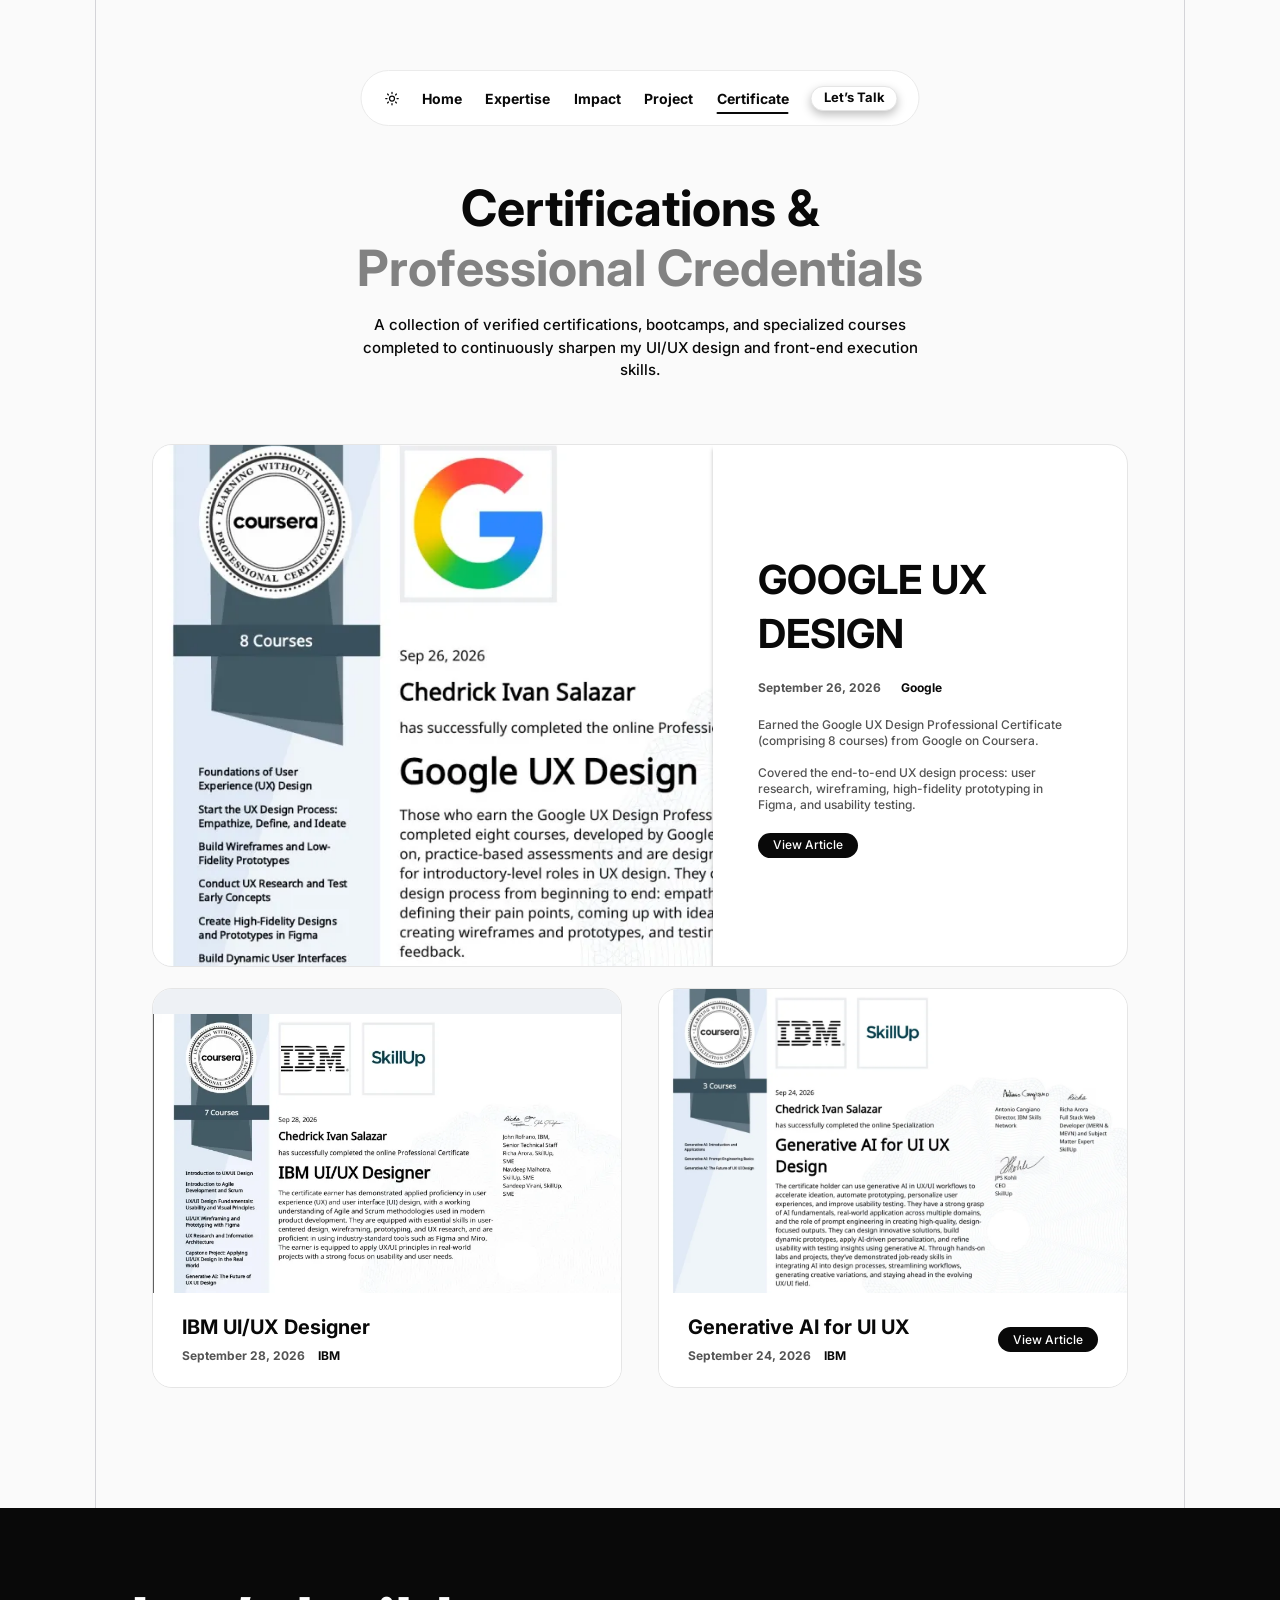
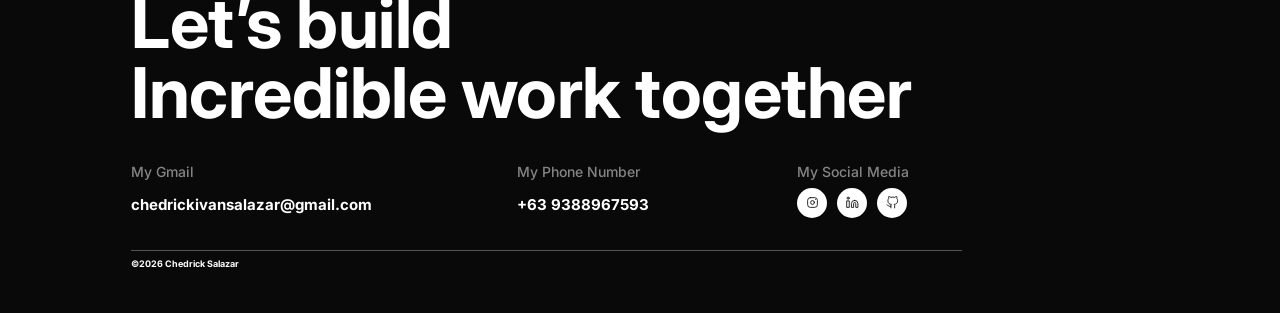
==== certificates.html @ 127a824c "revamp portfolio" ====
<!doctype html>
<html lang="en">
<head>
<meta charset="utf-8">
<meta name="viewport" content="width=device-width, initial-scale=1, viewport-fit=cover">
<title>Certificates · Chedrick Salazar</title>
<meta name="description" content="Certifications and professional credentials of Chedrick Ivan Salazar, UI/UX Designer.">
<script>
  /* Apply the saved theme before first paint so the page never flashes the wrong theme. */
  try { var t = localStorage.getItem("portfolio-theme"); if (t === "dark" || t === "light") document.documentElement.setAttribute("data-theme", t); } catch (e) {}
</script>
<link rel="preconnect" href="https://api.fontshare.com" crossorigin>
<link rel="preconnect" href="https://fonts.googleapis.com">
<link rel="preconnect" href="https://fonts.gstatic.com" crossorigin>
<link rel="stylesheet" href="https://api.fontshare.com/v2/css?f[]=satoshi@500,700,900&display=swap">
<link rel="stylesheet" href="https://fonts.googleapis.com/css2?family=Inter:wght@600&display=swap">
<link rel="stylesheet" href="styles.css">
</head>
<body class="certs-page">
<nav class="nav" id="nav" aria-label="Main">
  <button class="theme-btn" id="theme-toggle" type="button" aria-label="Switch theme" aria-pressed="false">
    <svg class="ic-sun" viewBox="0 0 24 24" aria-hidden="true"><circle cx="12" cy="12" r="4"/><path d="M12 2v2M12 20v2M4.9 4.9l1.4 1.4M17.7 17.7l1.4 1.4M2 12h2M20 12h2M4.9 19.1l1.4-1.4M17.7 6.3l1.4-1.4"/></svg>
    <svg class="ic-moon" viewBox="0 0 24 24" aria-hidden="true"><path d="M21 12.8A9 9 0 1 1 11.2 3a7 7 0 0 0 9.8 9.8z"/></svg>
  </button>
  <div class="nav-links" id="nav-links">
    <a href="index.html">Home</a>
    <a href="index.html#expertise">Expertise</a>
    <a href="index.html#impact">Impact</a>
    <a href="projects.html">Project</a>
    <a href="certificates.html" aria-current="page">Certificate</a>
  </div>
  <button class="talk-btn" type="button" data-open-connect>Let’s Talk</button>
  <button class="menu-btn" id="menu-toggle" type="button" aria-label="Open menu" aria-expanded="false" aria-controls="nav-links">
    <svg viewBox="0 0 24 24" aria-hidden="true"><path class="l1" d="M4 7h16"/><path class="l2" d="M4 17h16"/></svg>
  </button>
</nav>

<main class="guides">
<section class="section page-head">
  <div class="inner">
    <h1>Certifications &amp;<br><span class="dim">Professional Credentials</span></h1>
    <p>A collection of verified certifications, bootcamps, and specialized courses completed to continuously sharpen my UI/UX design and front-end execution skills.</p>
  </div>
</section>

<section class="section certs-page" style="padding-bottom:120px">
  <div class="inner">
    <article class="cert-feature" style="margin-top:0">
      <div class="pic">
        <picture>
          <source srcset="img/cert-google.webp" type="image/webp">
          <img src="img/cert-google.jpg" alt="Google UX Design Professional Certificate awarded to Chedrick Ivan Salazar" width="1650" height="1275" loading="lazy">
        </picture>
      </div>
      <div class="txt">
        <h3>Google UX Design</h3>
        <div class="cmeta"><span>September 26, 2026</span><span>Google</span></div>
        <div class="desc">
          <p>Earned the Google UX Design Professional Certificate (comprising 8 courses) from Google on Coursera.</p>
          <p>Covered the end-to-end UX design process: user research, wireframing, high-fidelity prototyping in Figma, and usability testing.</p>
        </div>
        <a class="btn-pill" href="https://coursera.org/verify/professional-cert/ZYHSICMYV543" target="_blank" rel="noopener">View Article</a>
      </div>
    </article>

    <div class="cert-row">
      <article class="cert-card">
        <div class="pic offset">
          <picture>
            <source srcset="img/cert-ibm.webp" type="image/webp">
            <img src="img/cert-ibm.jpg" alt="IBM UI/UX Designer Professional Certificate" width="870" height="652" loading="lazy">
          </picture>
        </div>
        <div class="foot">
          <div><h3>IBM UI/UX Designer</h3><div class="cmeta"><span>September 28, 2026</span><span>IBM</span></div></div>
          <!-- TODO: add <a class="btn-pill" href="COURSERA-VERIFY-URL" target="_blank" rel="noopener">View Article</a> once you have the link -->
        </div>
      </article>
      <article class="cert-card">
        <div class="pic">
          <picture>
            <source srcset="img/cert-genai.webp" type="image/webp">
            <img src="img/cert-genai.jpg" alt="Generative AI for UI UX Design certificate" width="1650" height="1275" loading="lazy">
          </picture>
        </div>
        <div class="foot">
          <div><h3>Generative AI for UI UX</h3><div class="cmeta"><span>September 24, 2026</span><span>IBM</span></div></div>
          <a class="btn-pill" href="https://coursera.org/verify/specialization/KNT0CP72PAKU" target="_blank" rel="noopener">View Article</a>
        </div>
      </article>
    </div>
  </div>
</section>
</main>

<footer id="contact" class="contact">
  <div class="inner">
    <h2>Let’s build<br>Incredible work together</h2>
    <div class="crow">
      <div><div class="k">My Gmail</div><a class="v" href="mailto:chedrickivansalazar@gmail.com">chedrickivansalazar@gmail.com</a></div>
      <div><div class="k">My Phone Number</div><a class="v" href="tel:+639388967593">+63 9388967593</a></div>
      <div>
        <div class="k">My Social Media</div>
        <div class="foot-social">
          <a href="https://www.instagram.com/YOUR-HANDLE" target="_blank" rel="noopener" aria-label="Instagram"><svg viewBox="0 0 24 24" aria-hidden="true"><rect x="3" y="3" width="18" height="18" rx="5"/><path d="M15.5 11.5a3.5 3.5 0 1 1-3-3 3.5 3.5 0 0 1 3 3z"/><path d="M17.5 6.5h.01"/></svg></a>
          <a href="https://www.linkedin.com/in/YOUR-HANDLE" target="_blank" rel="noopener" aria-label="LinkedIn"><svg viewBox="0 0 24 24" aria-hidden="true"><path d="M16 8a6 6 0 0 1 6 6v7h-4v-7a2 2 0 0 0-4 0v7h-4v-7a6 6 0 0 1 6-6z"/><rect x="2" y="9" width="4" height="12"/><circle cx="4" cy="4" r="2"/></svg></a>
          <a href="https://github.com/YOUR-HANDLE" target="_blank" rel="noopener" aria-label="GitHub"><svg viewBox="0 0 24 24" aria-hidden="true"><path d="M9 19c-5 1.5-5-2.5-7-3m14 6v-3.9a3.4 3.4 0 0 0-.9-2.6c3.1-.3 6.4-1.5 6.4-7A5.4 5.4 0 0 0 20 4.8 5.1 5.1 0 0 0 19.9 1S18.7.7 16 2.5a13.4 13.4 0 0 0-7 0C6.3.7 5.1 1 5.1 1A5.1 5.1 0 0 0 5 4.8a5.4 5.4 0 0 0-1.5 3.8c0 5.4 3.3 6.6 6.4 7A3.4 3.4 0 0 0 9 18.1V22"/></svg></a>
        </div>
      </div>
    </div>
    <p class="legal">©2026 Chedrick Salazar</p>
  </div>
</footer>

<script src="script.js"></script>
</body>
</html>
---- styles.css ----
/* Chedrick Salazar portfolio — built from the "REVAMP E-PORTFOLIO" Figma (Frame 17, Projects, Certificates, Let's Connect).
   Colors, fonts and shadows are tokens below; light and dark themes. */

:root {
  color-scheme: light;
  --bg: #fafafa;
  --surface: #ffffff;
  --ink: #090909;          /* headings, primary text */
  --ink-2: #1c1c1c;
  --text-2: #2c2c2c;       /* lede text */
  --body: #545454;         /* secondary text */
  --mute: #828282;         /* dimmed heading words */
  --line: #ebebeb;         /* light card borders */
  --line-2: #d9d9d9;       /* input / experience card borders */
  --guide: #d4d4d8;        /* page guide lines */
  --star-off: #d4d4d4;
  --live: #18b957;
  --btn-bg: #090909;
  --btn-fg: #ffffff;
  --chip-bg: #545454;      /* social circles on the hero photo */
  --proj-bg: #090909;
  --foot-bg: #090909;
  --foot-fg: #ffffff;
  --foot-mute: #858585;
  --foot-line: #545454;
  --shadow-card: 0 4px 12px rgba(0,0,0,.25);
  --shadow-pop: 0 4px 10px rgba(0,0,0,.25);
  --shadow-soft: 0 2px 4px rgba(0,0,0,.25);
  --scrim: rgba(0,0,0,.7);
  --font: "Satoshi", "Inter", system-ui, -apple-system, "Segoe UI", Roboto, sans-serif;
  --font-inter: "Inter", system-ui, -apple-system, "Segoe UI", Roboto, sans-serif;
  --font-geist: "Geist", "Inter", system-ui, sans-serif;
  --ease-gentle: cubic-bezier(.22, 1, .36, 1);
}
@media (prefers-color-scheme: dark) {
  :root:not([data-theme="light"]) {
    color-scheme: dark;
    --bg: #0d0d0e; --surface: #161618; --ink: #f4f4f5; --ink-2: #ececee; --text-2: #c9c9ce; --body: #a9a9b0; --mute: #74747c;
    --line: #2a2a2e; --line-2: #34343a; --guide: #232327; --star-off: #3c3c42;
    --btn-bg: #f4f4f5; --btn-fg: #0d0d0e; --chip-bg: #2a2a2e; --proj-bg: #161618;
    --foot-bg: #050506; --foot-mute: #8d8d94; --foot-line: #2c2c2c;
    --shadow-card: 0 0 0 rgba(0,0,0,0); --shadow-pop: 0 0 0 rgba(0,0,0,0); --shadow-soft: 0 0 0 rgba(0,0,0,0);
  }
}
:root[data-theme="dark"] {
  color-scheme: dark;
  --bg: #0d0d0e; --surface: #161618; --ink: #f4f4f5; --ink-2: #ececee; --text-2: #c9c9ce; --body: #a9a9b0; --mute: #74747c;
  --line: #2a2a2e; --line-2: #34343a; --guide: #232327; --star-off: #3c3c42;
  --btn-bg: #f4f4f5; --btn-fg: #0d0d0e; --chip-bg: #2a2a2e; --proj-bg: #161618;
  --foot-bg: #050506; --foot-mute: #8d8d94; --foot-line: #2c2c2c;
  --shadow-card: 0 0 0 rgba(0,0,0,0); --shadow-pop: 0 0 0 rgba(0,0,0,0); --shadow-soft: 0 0 0 rgba(0,0,0,0);
}

/* base */
* { box-sizing: border-box; }
html { scroll-behavior: smooth; }
body {
  margin: 0; background: var(--bg); color: var(--ink);
  font-family: var(--font); font-weight: 500; font-size: 15px; line-height: 1.5;
  -webkit-font-smoothing: antialiased;
}
[hidden] { display: none !important; }
img { display: block; max-width: 100%; }
picture { display: contents; }
a { color: inherit; text-decoration: none; }
button { font: inherit; color: inherit; }
a:focus-visible, button:focus-visible, input:focus-visible, textarea:focus-visible, summary:focus-visible {
  outline: 2px solid var(--ink); outline-offset: 3px; border-radius: 8px;
}
h1, h2, h3, p { margin: 0; }
h1, h2 { text-wrap: balance; }
ul { list-style: none; margin: 0; padding: 0; }
.dim { color: var(--mute); }
.sr-only { position: absolute; width: 1px; height: 1px; padding: 0; margin: -1px; overflow: hidden; clip: rect(0 0 0 0); white-space: nowrap; border: 0; }

/* black icon artwork is inverted in dark mode */
:root[data-theme="dark"] .inv { filter: invert(1); }
@media (prefers-color-scheme: dark) { :root:not([data-theme="light"]) .inv { filter: invert(1); } }

/* layout: 976px content column, two vertical guide lines 1089px apart, full-bleed section dividers */
.inner { width: 100%; max-width: 976px; margin-inline: auto; }
.section {
  padding-inline: max(16px, env(safe-area-inset-left, 0px));
  border-bottom: 1px solid var(--guide);
  scroll-margin-top: 0;
}
.section:last-child { border-bottom: 0; }
main.guides {
  background:
    linear-gradient(var(--guide), var(--guide)) calc(50% - 544.5px) 0 / 1px 100% no-repeat,
    linear-gradient(var(--guide), var(--guide)) calc(50% + 544.5px) 0 / 1px 100% no-repeat;
}
@media (max-width: 1110px) { main.guides { background: none; } }

.display {
  font-weight: 700; font-size: clamp(34px, 5vw, 50px); line-height: 1.35; letter-spacing: 0; color: var(--ink);
}
.display .dim { color: var(--mute); }

/* ---------- nav ---------- */
.nav {
  position: fixed; z-index: 30; left: 50%; transform: translateX(-50%);
  top: calc(16px + env(safe-area-inset-top, 0px));
  width: min(559px, calc(100% - 32px)); height: 56px;
  display: flex; align-items: center; gap: 6px;
  background: var(--surface); border: 1px solid var(--line); border-radius: 30px;
  padding: 0 21px 0 16px;
}
@media (min-width: 900px) { .nav { top: 70px; position: absolute; } .nav.stuck { position: fixed; top: 16px; box-shadow: var(--shadow-pop); } }
.theme-btn {
  flex: none; width: 28px; height: 28px; padding: 0; border: 0; border-radius: 50%; background: transparent; cursor: pointer;
  display: grid; place-items: center; color: var(--ink);
}
.theme-btn:hover { background: var(--line); }
.theme-btn svg { width: 15px; height: 15px; fill: none; stroke: currentColor; stroke-width: 2; stroke-linecap: round; stroke-linejoin: round; }
.theme-btn .ic-moon { display: none; }
:root[data-theme="dark"] .theme-btn .ic-moon { display: block; }
:root[data-theme="dark"] .theme-btn .ic-sun { display: none; }
@media (prefers-color-scheme: dark) {
  :root:not([data-theme="light"]) .theme-btn .ic-moon { display: block; }
  :root:not([data-theme="light"]) .theme-btn .ic-sun { display: none; }
}
.nav-links { flex: 1; display: flex; align-items: center; justify-content: space-between; gap: 6px; padding: 0 14px 0 8px; min-width: 0; }
.nav-links a { font-size: 14px; font-weight: 700; white-space: nowrap; padding: 6px 2px; position: relative; }
.nav-links a::after {
  content: ""; position: absolute; left: 2px; right: 2px; bottom: 1px; height: 2px; border-radius: 2px;
  background: currentColor; transform: scaleX(0); transition: transform .2s var(--ease-gentle);
}
.nav-links a:hover::after, .nav-links a[aria-current="page"]::after { transform: scaleX(1); }
.talk-btn {
  flex: none; height: 25px; padding: 0 12px; border-radius: 30px; cursor: pointer;
  border: 1px solid #e5e5e5; background: var(--surface); box-shadow: var(--shadow-pop);
  font-size: 13px; font-weight: 700; color: var(--ink); white-space: nowrap;
  transition: transform .15s;
}
:root[data-theme="dark"] .talk-btn { border-color: var(--line); }
.talk-btn:hover { transform: translateY(-1px); }
.menu-btn {
  display: none; flex: none; width: 30px; height: 30px; border-radius: 50%; padding: 0; cursor: pointer; margin-left: 4px;
  border: 1px solid var(--line); background: var(--surface); color: var(--ink); place-items: center;
}
.menu-btn svg { width: 15px; height: 15px; fill: none; stroke: currentColor; stroke-width: 2; stroke-linecap: round; }
.menu-btn path { transition: transform .2s; transform-origin: 12px 12px; }
.nav.open .menu-btn .l1 { transform: translateY(5px) rotate(45deg); }
.nav.open .menu-btn .l2 { transform: translateY(-5px) rotate(-45deg); }
@media (max-width: 600px) {
  .nav { padding: 0 10px 0 12px; }
  .menu-btn { display: grid; }
  .talk-btn { margin-left: auto; }
  .nav-links {
    display: none; position: absolute; top: calc(100% + 8px); left: 0; right: 0;
    flex-direction: column; align-items: stretch; gap: 0; padding: 8px;
    background: var(--surface); border: 1px solid var(--line); border-radius: 20px; box-shadow: var(--shadow-card);
  }
  .nav.open .nav-links { display: flex; }
  .nav-links a { font-size: 15px; padding: 12px 14px; border-radius: 12px; }
  .nav-links a::after { display: none; }
  .nav-links a:hover { background: var(--line); }
}

/* ---------- buttons ---------- */
.btn-mail {
  display: inline-flex; align-items: center; justify-content: center; gap: 9px; height: 45px; padding: 0 25px; max-width: 100%;
  background: var(--btn-bg); color: var(--btn-fg); border-radius: 30px; font-size: 15px; font-weight: 500;
  transition: transform .15s, box-shadow .15s;
}
.btn-mail:hover { transform: translateY(-1px); box-shadow: var(--shadow-pop); }
.btn-mail svg { flex: none; width: 12px; height: 11px; fill: currentColor; }
.btn-mail span { overflow: hidden; text-overflow: ellipsis; white-space: nowrap; }
.btn-pill {
  display: inline-flex; align-items: center; justify-content: center; height: 25px; padding: 0 15px; flex: none;
  background: var(--btn-bg); color: var(--btn-fg); border-radius: 20px; font-size: 12px; font-weight: 500; white-space: nowrap;
  transition: opacity .15s;
}
.btn-pill:hover { opacity: .82; }

/* ---------- hero ---------- */
.hero { padding-top: 189px; padding-bottom: 120px; }
.hero-grid { display: grid; grid-template-columns: minmax(0, 570px) 280px; justify-content: start; column-gap: clamp(40px, 6vw, 79px); align-items: start; }
.live {
  display: inline-flex; align-items: center; gap: 5px; height: 25px; padding: 0 10px;
  background: var(--bg); border: 1px solid var(--line); border-radius: 30px; box-shadow: var(--shadow-pop);
  font-size: 11px; font-weight: 700;
}
.live i { width: 8px; height: 8px; border-radius: 50%; background: var(--live); }
.hero h1 {
  margin-top: 19px; font-weight: 700; font-size: clamp(40px, 6vw, 60px); line-height: 1.15; letter-spacing: -1.5px; color: var(--ink-2);
}
.hero h1 .dim { color: var(--mute); }
.lede { margin-top: 13px; max-width: 520px; font-size: 15px; font-weight: 500; color: var(--text-2); }
.lede b { font-weight: 700; }
.hero .btn-mail { margin-top: 15px; }
.hero-photo { position: relative; margin-top: 25px; width: 280px; aspect-ratio: 280 / 328; border-radius: 20px; overflow: hidden; background: #2a2a2a; }
.hero-photo img { width: 100%; height: 100%; object-fit: cover; }
.photo-social { position: absolute; right: 11px; bottom: 9px; display: flex; gap: 5px; }
.photo-social a {
  width: 25px; height: 25px; border-radius: 50%; display: grid; place-items: center;
  background: var(--chip-bg); color: #fff; box-shadow: 0 8px 16px rgba(0,0,0,.25); transition: transform .15s;
}
.photo-social a:hover { transform: translateY(-2px); }
.photo-social svg, .foot-social svg { width: 13px; height: 13px; fill: none; stroke: currentColor; stroke-width: 1.6; stroke-linecap: round; stroke-linejoin: round; }

/* ---------- expertise ---------- */
.expertise { padding-top: 82px; padding-bottom: 85px; }
.exp-grid { display: grid; grid-template-columns: minmax(0, 440px) minmax(0, 440px); justify-content: space-between; gap: 40px; }
.expertise .display { max-width: 440px; }
.stack-title { margin-top: 45px; font-size: 18px; font-weight: 700; }
.tiles { margin-top: 13px; display: flex; flex-wrap: wrap; gap: 20px; }
.tile {
  width: 50px; height: 50px; border-radius: 10px; background: var(--surface); border: 1px solid var(--line);
  box-shadow: var(--shadow-pop); display: grid; place-items: center; transition: transform .15s;
}
.tile:hover { transform: translateY(-2px); }
.tile img { width: 25px; height: 25px; object-fit: contain; }
.services { display: grid; gap: 35px; align-content: start; }
.services li { display: flex; align-items: center; gap: 20px; font-size: clamp(19px, 2.2vw, 25px); font-weight: 700; line-height: 1.2; }
.svc-ico {
  flex: none; width: 40px; height: 40px; border-radius: 50%; background: #090909; box-shadow: var(--shadow-pop);
  display: grid; place-items: center;
}
:root[data-theme="dark"] .svc-ico { box-shadow: 0 0 0 1px var(--line-2); }
@media (prefers-color-scheme: dark) { :root:not([data-theme="light"]) .svc-ico { box-shadow: 0 0 0 1px var(--line-2); } }
.svc-ico img { width: 22px; height: 22px; object-fit: contain; }

/* ---------- about ---------- */
.about { padding-top: 40px; padding-bottom: 120px; }
.about-grid { margin-top: 38px; display: grid; grid-template-columns: 340px minmax(0, 551px); justify-content: space-between; gap: 40px; align-items: start; }
.col-title { font-size: 18px; font-weight: 700; padding-left: 8px; }
.xp-list { margin-top: 15px; display: grid; gap: 20px; padding: 0 0 0 8px; }
.xp {
  width: 100%; max-width: 330px; min-height: 76px; padding: 14px 18px; border-radius: 15px;
  background: var(--surface); border: 1px solid var(--line-2); box-shadow: var(--shadow-pop);
}
.xp b { display: block; font-size: 15px; font-weight: 700; line-height: 1.3; }
.xp span { display: block; font-size: 10px; font-weight: 500; color: var(--mute); line-height: 1.45; }
.xp-list.collapsed .xp:nth-child(n+4) { display: none; }
.show-all {
  margin: 12px 0 0 calc(8px + 165px); transform: translateX(-50%);
  display: inline-flex; align-items: center; gap: 7px; height: 20px; padding: 0 8px;
  border: 1px solid var(--line-2); border-radius: 15px; background: var(--surface); box-shadow: var(--shadow-pop); cursor: pointer;
  font-family: var(--font-inter); font-size: 10px; font-weight: 600;
}
.show-all i { width: 10px; height: 10px; border-radius: 50%; background: var(--ink); display: grid; place-items: center; transition: transform .2s; }
.show-all i::before { content: ""; width: 3px; height: 3px; border: solid var(--bg); border-width: 0 1.3px 1.3px 0; transform: translateY(-.5px) rotate(45deg); }
.show-all[aria-expanded="true"] i { transform: rotate(180deg); }
.bio { display: grid; gap: 15px; font-size: 17px; font-weight: 500; line-height: 23px; color: var(--body); }
.bio .lead { color: var(--ink); display: block; }
.core { margin-top: 38px; }
.core h3 { font-size: 18px; font-weight: 700; }
.core p { margin-top: 6px; font-family: var(--font-inter); font-size: 16px; font-weight: 600; color: var(--body); line-height: 1.2; }

/* ---------- skills ---------- */
.skills-sec { padding-top: 41px; padding-bottom: 55px; }
.skills-sec .display { max-width: 644px; }
.skills { margin-top: 16px; display: grid; grid-template-columns: repeat(3, minmax(0, 300px)); justify-content: space-between; gap: 21px 24px; }
.skill {
  min-height: 230px; padding: 27px 27px 24px 31px; display: flex; flex-direction: column;
  background: var(--surface); border: 1px solid var(--line); border-radius: 20px; box-shadow: var(--shadow-card);
  transition: transform .2s var(--ease-gentle);
}
.skill:hover { transform: translateY(-3px); }
.skill .quote { width: 26px; height: 26px; margin-left: -4px; }
.skill p { margin-top: 20px; font-size: 13px; line-height: 20px; font-weight: 500; max-width: 242px; }
.tool { margin-top: auto; padding-top: 18px; display: flex; align-items: center; gap: 5px; }
.tool img { width: 28px; height: 28px; object-fit: contain; }
.tool b { display: block; font-size: 13px; font-weight: 700; line-height: 20px; }
.stars { display: flex; gap: 3px; }
.stars svg { width: 10px; height: 10px; fill: var(--ink); }
.stars svg.off { fill: var(--star-off); }

/* ---------- impact ---------- */
.impact { padding-top: 64px; padding-bottom: 56px; }
.impact-head { display: grid; grid-template-columns: minmax(0, 597px) minmax(0, 320px); justify-content: space-between; gap: 32px; align-items: start; }
.impact-head .display { padding-left: 11px; }
.impact-head p { margin-top: 11px; font-size: 17px; font-weight: 500; line-height: 23px; color: var(--ink); }
.impact-head p b { font-weight: 700; }
.pillars { margin-top: 34px; display: grid; grid-template-columns: repeat(3, minmax(0, 1fr)); gap: 25px; padding-left: 8px; }
.pillar h3 { display: flex; align-items: center; gap: 8px; font-size: 20px; font-weight: 700; }
.pillar h3 img { width: 20px; height: 20px; flex: none; }
.pillar p { margin-top: 4px; font-size: 16px; font-weight: 500; line-height: 22px; color: var(--body); max-width: 318px; }

/* ---------- FAQ ---------- */
.faq-sec { padding-top: 66px; padding-bottom: 106px; }
.faq-card {
  display: grid; grid-template-columns: minmax(0, 433px) minmax(0, 327px); justify-content: space-between; gap: 40px;
  padding: 61px 66px 58px 49px; border-radius: 20px; background: var(--bg); border: 1px solid var(--line-2); box-shadow: var(--shadow-soft);
}
.faq { display: grid; gap: 10px; align-content: start; }
.faq details { border: 1px solid var(--line-2); border-radius: 15px; background: var(--surface); transition: box-shadow .2s; }
.faq details[open] { box-shadow: var(--shadow-pop); }
.faq summary {
  list-style: none; cursor: pointer; min-height: 48px; padding: 13px 18px; display: grid; grid-template-columns: 39px 1fr 14px; align-items: center;
  font-size: 14px; font-weight: 700; line-height: 1.3;
}
.faq summary::-webkit-details-marker { display: none; }
.faq .plus { position: relative; width: 14px; height: 14px; }
.faq .plus::before, .faq .plus::after { content: ""; position: absolute; left: 50%; top: 50%; width: 10px; height: 1.5px; border-radius: 1px; background: var(--ink); transform: translate(-50%, -50%); transition: transform .25s var(--ease-gentle); }
.faq .plus::after { transform: translate(-50%, -50%) rotate(90deg); }
.faq details[open] .plus::after { transform: translate(-50%, -50%) rotate(0deg); }
.faq .ans { padding: 0 18px 16px 57px; font-size: 13px; font-weight: 500; line-height: 20px; color: var(--body); }
.faq details[open] .ans { animation: faq-in .3s var(--ease-gentle); }
@keyframes faq-in { from { opacity: 0; transform: translateY(-4px); } }
.ask h2 { font-size: 30px; font-weight: 700; line-height: 41px; }
.ask h2 .dim { color: var(--body); }
.ask p { margin-top: 4px; font-size: 15px; font-weight: 500; line-height: 20px; color: var(--body); }
.ask .btn-mail { margin-top: 30px; min-width: 288px; }

/* ---------- certificates ---------- */
.certs-sec { padding-top: 77px; padding-bottom: 80px; }
.cert-head { display: flex; justify-content: space-between; align-items: flex-end; gap: 24px; flex-wrap: wrap; }
.cert-head .display { max-width: 644px; }
.view-all { display: inline-flex; align-items: center; gap: 32px; font-size: 20px; font-weight: 500; margin: 0 22px 26px 0; }
.view-all svg { width: 20px; height: 20px; fill: none; stroke: var(--ink); stroke-width: 1.6; stroke-linecap: round; stroke-linejoin: round; transition: transform .2s; }
.view-all:hover svg { transform: translate(2px, -2px); }
.cert-feature {
  margin-top: 44px; display: grid; grid-template-columns: 552fr 408fr; min-height: 523px;
  border: 1px solid #e5e5e5; border-radius: 20px; overflow: hidden; background: var(--surface);
}
:root[data-theme="dark"] .cert-feature, :root[data-theme="dark"] .cert-card { border-color: var(--line); }
@media (prefers-color-scheme: dark) { :root:not([data-theme="light"]) .cert-feature, :root:not([data-theme="light"]) .cert-card { border-color: var(--line); } }
.cert-feature .pic { position: relative; overflow: hidden; background: #eef1f5; }
.cert-feature .pic img { position: absolute; left: -1.9%; top: -3.6%; width: 184.8%; max-width: none; height: auto; }
.cert-feature .txt { padding: 40px 45px; display: flex; flex-direction: column; justify-content: center; box-shadow: 0 4px 4px rgba(0,0,0,.25); position: relative; }
.cert-feature h3 { font-size: clamp(30px, 4vw, 40px); font-weight: 700; line-height: 1.35; text-transform: uppercase; max-width: 260px; }
.cmeta { margin-top: 18px; display: flex; gap: 20px; font-size: 12px; font-weight: 700; color: var(--ink); }
.cmeta span:first-child { color: var(--body); }
.cert-feature .desc { margin-top: 20px; display: grid; gap: 16px; max-width: 318px; font-size: 12px; font-weight: 500; line-height: 16px; color: var(--body); }
.cert-feature .btn-pill { margin-top: 20px; align-self: flex-start; }
.cert-row { margin-top: 21px; display: grid; grid-template-columns: repeat(2, minmax(0, 470px)); justify-content: space-between; gap: 17px; }
.cert-card { position: relative; height: 400px; border: 1px solid #e5e5e5; border-radius: 20px; overflow: hidden; background: var(--surface); }
.cert-card .pic { position: absolute; inset: 0 0 94px; overflow: hidden; background: #eef1f5; }
.cert-card .pic img { width: 100%; height: auto; }
.cert-card .pic.offset img { width: 104.7%; max-width: none; margin-top: 25px; }
.cert-card .foot {
  position: absolute; left: 0; right: 0; bottom: 0; height: 94px; padding: 0 29px 0 29px; background: var(--surface);
  display: flex; align-items: center; justify-content: space-between; gap: 14px;
}
.cert-card h3 { font-size: 20px; font-weight: 700; line-height: 1.2; }
.cert-card .cmeta { margin-top: 8px; gap: 13px; }

/* ---------- footer ---------- */
.contact { background: var(--foot-bg); color: var(--foot-fg); padding: 80px max(16px, env(safe-area-inset-left, 0px)) 43px; }
.contact .inner { max-width: 1018px; }
.contact h2 { font-size: clamp(40px, 7vw, 70px); font-weight: 700; line-height: 1; letter-spacing: -.5px; max-width: 831px; }
.crow { margin-top: 33px; display: grid; grid-template-columns: 386px 280px auto; max-width: 831px; gap: 24px 0; }
.crow .k { font-size: 14px; font-weight: 500; color: var(--foot-mute); }
.crow .v { margin-top: 12px; display: inline-block; font-size: 15px; font-weight: 700; overflow-wrap: anywhere; }
.crow a.v:hover { text-decoration: underline; text-underline-offset: 3px; }
.foot-social { margin-top: 6px; display: flex; gap: 10px; }
.foot-social a { width: 30px; height: 30px; border-radius: 50%; background: #fff; color: #090909; display: grid; place-items: center; transition: transform .15s; }
.foot-social a:hover { transform: translateY(-2px); }
.legal { margin-top: 32px; max-width: 831px; border-top: 1px solid var(--foot-line); padding-top: 6px; font-size: 9px; font-weight: 700; }

/* ---------- sub pages ---------- */
.page-head { padding-top: 178px; padding-bottom: 62px; text-align: center; border-bottom: 0; }
.page-head h1 { font-size: clamp(36px, 5vw, 50px); font-weight: 700; line-height: 1.2; }
.page-head h1 .dim { color: var(--mute); }
.page-head p { margin: 16px auto 0; max-width: 591px; font-size: 15px; font-weight: 500; }
.page-head + .section { padding-top: 0; }
.projects-page .inner { max-width: 1077px; }
.proj-head { padding-top: 165px; padding-bottom: 28px; border-bottom: 0; }
.proj-head h1 { font-family: var(--font-inter); font-size: 40px; font-weight: 800; line-height: 1.2; }
.proj-head p { margin-top: 15px; max-width: 520px; font-family: var(--font-inter); font-size: 15px; font-weight: 500; color: var(--text-2); }
.proj-grid { padding-bottom: 120px; display: grid; grid-template-columns: repeat(3, minmax(0, 339px)); justify-content: space-between; gap: 28px 30px; }
.proj {
  display: flex; flex-direction: column; min-height: 368px; overflow: hidden; border-radius: 20px;
  background: var(--proj-bg); color: #fff; font-family: var(--font-geist);
  transition: transform .2s var(--ease-gentle), box-shadow .2s;
}
:root[data-theme="dark"] .proj { border: 1px solid var(--line); }
@media (prefers-color-scheme: dark) { :root:not([data-theme="light"]) .proj { border: 1px solid var(--line); } }
.proj:hover { transform: translateY(-4px); box-shadow: var(--shadow-card); }
.proj .thumb { aspect-ratio: 339 / 196; background: #111113; display: grid; place-items: center; }
.proj .thumb img { width: 100%; height: 100%; object-fit: cover; }
.proj .thumb span { font-size: 11px; font-weight: 500; letter-spacing: .06em; text-transform: uppercase; color: #5c5c62; }
.proj .body { flex: 1; padding: 30px 21px 26px; display: flex; flex-direction: column; }
.proj h2 { font-size: 15px; font-weight: 700; line-height: 1.3; }
.proj .body > p { margin-top: 9px; font-size: 12px; font-weight: 400; line-height: 16px; max-width: 298px; }
.proj .row { margin-top: auto; padding-top: 15px; display: flex; align-items: center; justify-content: space-between; gap: 12px; max-width: 275px; }
.tag { display: inline-flex; align-items: center; height: 20px; padding: 0 8px; border: 1px solid #fff; border-radius: 10px; font-size: 10px; font-weight: 500; white-space: nowrap; }
.visit { display: inline-grid; place-items: center; width: 79px; height: 26px; border-radius: 20px; background: #fff; color: #090909; font-size: 12px; font-weight: 500; transition: opacity .15s; }
.visit:hover { opacity: .85; }
.visit[aria-disabled="true"] { opacity: .45; cursor: not-allowed; }
.certs-page .cert-row { margin-top: 21px; }

/* ---------- Let's Connect drawer (prototype overlay: move in from the right, 70% scrim, close on outside click) ---------- */
.connect {
  position: fixed; inset: 0 0 auto auto; margin: 0; width: min(487px, 100%); max-width: 100%; height: auto; max-height: 100dvh;
  padding: 69px 44px 52px 45px; border: 0; border-radius: 0 0 0 20px; overflow-y: auto;
  background: var(--surface); color: var(--ink); box-shadow: -10px 0 40px rgba(0,0,0,.2);
}
.connect::backdrop { background: var(--scrim); }
.connect[open] { animation: drawer-in .38s var(--ease-gentle); }
.connect[open]::backdrop { animation: scrim-in .38s ease-out; }
.connect.closing { animation: drawer-out .25s ease-in forwards; }
.connect.closing::backdrop { animation: scrim-out .25s ease-in forwards; }
@keyframes drawer-in { from { transform: translateX(100%); } }
@keyframes drawer-out { to { transform: translateX(100%); } }
@keyframes scrim-in { from { opacity: 0; } }
@keyframes scrim-out { to { opacity: 0; } }
.connect .x {
  position: absolute; top: 18px; right: 18px; width: 32px; height: 32px; border-radius: 50%; border: 0; background: transparent; cursor: pointer;
  display: grid; place-items: center; color: var(--body);
}
.connect .x:hover { background: var(--line); color: var(--ink); }
.connect .x svg { width: 16px; height: 16px; stroke: currentColor; stroke-width: 2; stroke-linecap: round; fill: none; }
.connect h2 { font-size: 30px; font-weight: 700; line-height: 41px; }
.connect .sub { font-size: 13px; font-weight: 500; }
.who { margin-top: 26px; display: flex; align-items: center; gap: 5px; }
.who img { width: 40px; height: 40px; border-radius: 50%; object-fit: cover; }
.who b { display: block; font-size: 15px; font-weight: 700; line-height: 20px; }
.who a { display: block; font-size: 10px; font-weight: 700; color: var(--body); }
.who a:hover { text-decoration: underline; }
.cform { margin-top: 25px; display: grid; grid-template-columns: 202fr 184fr; gap: 0 12px; }
.cform label { display: block; font-size: 11px; font-weight: 900; margin-bottom: 4px; }
.cform input, .cform textarea {
  width: 100%; font: inherit; font-size: 13px; font-weight: 700; color: var(--ink);
  background: var(--surface); border: 1px solid var(--line-2); border-radius: 10px; padding: 10px 9px; outline: none;
  transition: border-color .15s, box-shadow .15s;
}
.cform input { height: 40px; }
.cform textarea { height: 196px; resize: vertical; }
.cform input::placeholder, .cform textarea::placeholder { color: var(--body); opacity: 1; }
.cform input:focus, .cform textarea:focus { border-color: var(--ink); box-shadow: 0 0 0 3px color-mix(in srgb, var(--ink) 12%, transparent); }
.cform .full { grid-column: 1 / -1; }
.cform .msg { margin-top: 65px; }
.cform .err { grid-column: 1 / -1; min-height: 16px; margin-top: 4px; font-size: 11px; font-weight: 700; color: #d93025; }
.send {
  grid-column: 1 / -1; margin-top: 0; height: 35px; border: 0; border-radius: 20px; cursor: pointer;
  background: var(--btn-bg); color: var(--btn-fg); font-size: 13px; font-weight: 700; transition: opacity .15s;
}
.send:hover { opacity: .85; }
body.modal-open { overflow: hidden; }

/* ---------- responsive ---------- */
@media (max-width: 1000px) {
  .skills { grid-template-columns: repeat(2, minmax(0, 1fr)); }
  .proj-grid { grid-template-columns: repeat(2, minmax(0, 1fr)); }
  .faq-card { grid-template-columns: minmax(0, 1fr); padding: 40px 32px; }
  .ask { order: -1; }
  .cert-feature { grid-template-columns: minmax(0, 1fr); }
  .cert-feature .pic { aspect-ratio: 552 / 400; }
  .crow { grid-template-columns: repeat(auto-fit, minmax(200px, max-content)); gap: 24px 60px; }
}
@media (max-width: 820px) {
  .hero { padding-top: 120px; padding-bottom: 72px; }
  .hero-grid, .exp-grid, .about-grid, .impact-head { grid-template-columns: minmax(0, 1fr); }
  .hero-photo { order: -1; margin: 0 0 28px; width: min(240px, 70vw); }
  .expertise, .about, .skills-sec, .impact, .faq-sec, .certs-sec { padding-top: 56px; padding-bottom: 64px; }
  .about-grid { margin-top: 28px; }
  .bio-col { order: -1; }
  .impact-head .display { padding-left: 0; }
  .pillars { grid-template-columns: minmax(0, 1fr); padding-left: 0; }
  .cert-row { grid-template-columns: minmax(0, 1fr); }
  .view-all { margin: 0; }
  .page-head { padding-top: 120px; padding-bottom: 40px; }
  .proj-head { padding-top: 120px; }
}
@media (max-width: 640px) {
  .skills, .proj-grid { grid-template-columns: minmax(0, 1fr); }
  .cform { grid-template-columns: minmax(0, 1fr); gap: 0; }
  .cform .email-f { margin-top: 14px; }
  .cform .msg { margin-top: 14px; }
  .connect { width: 100%; border-radius: 0; padding: 64px 20px 32px; min-height: 100dvh; }
  .ask .btn-mail { width: 100%; }
  .faq-card { padding: 28px 18px; }
  .faq summary { grid-template-columns: 30px 1fr 14px; padding: 13px 14px; }
  .faq .ans { padding-left: 44px; }
  .cert-card { height: auto; }
  .cert-card .pic { position: relative; inset: auto; aspect-ratio: 470 / 306; }
  .cert-card .foot { position: static; height: auto; padding: 18px 20px 22px; flex-wrap: wrap; }
  .cert-feature .txt { padding: 28px 22px; }
  .show-all { margin-left: 8px; transform: none; }
}
@media (prefers-reduced-motion: reduce) {
  html { scroll-behavior: auto; }
  *, *::before, *::after, *::backdrop { animation: none !important; transition: none !important; }
}
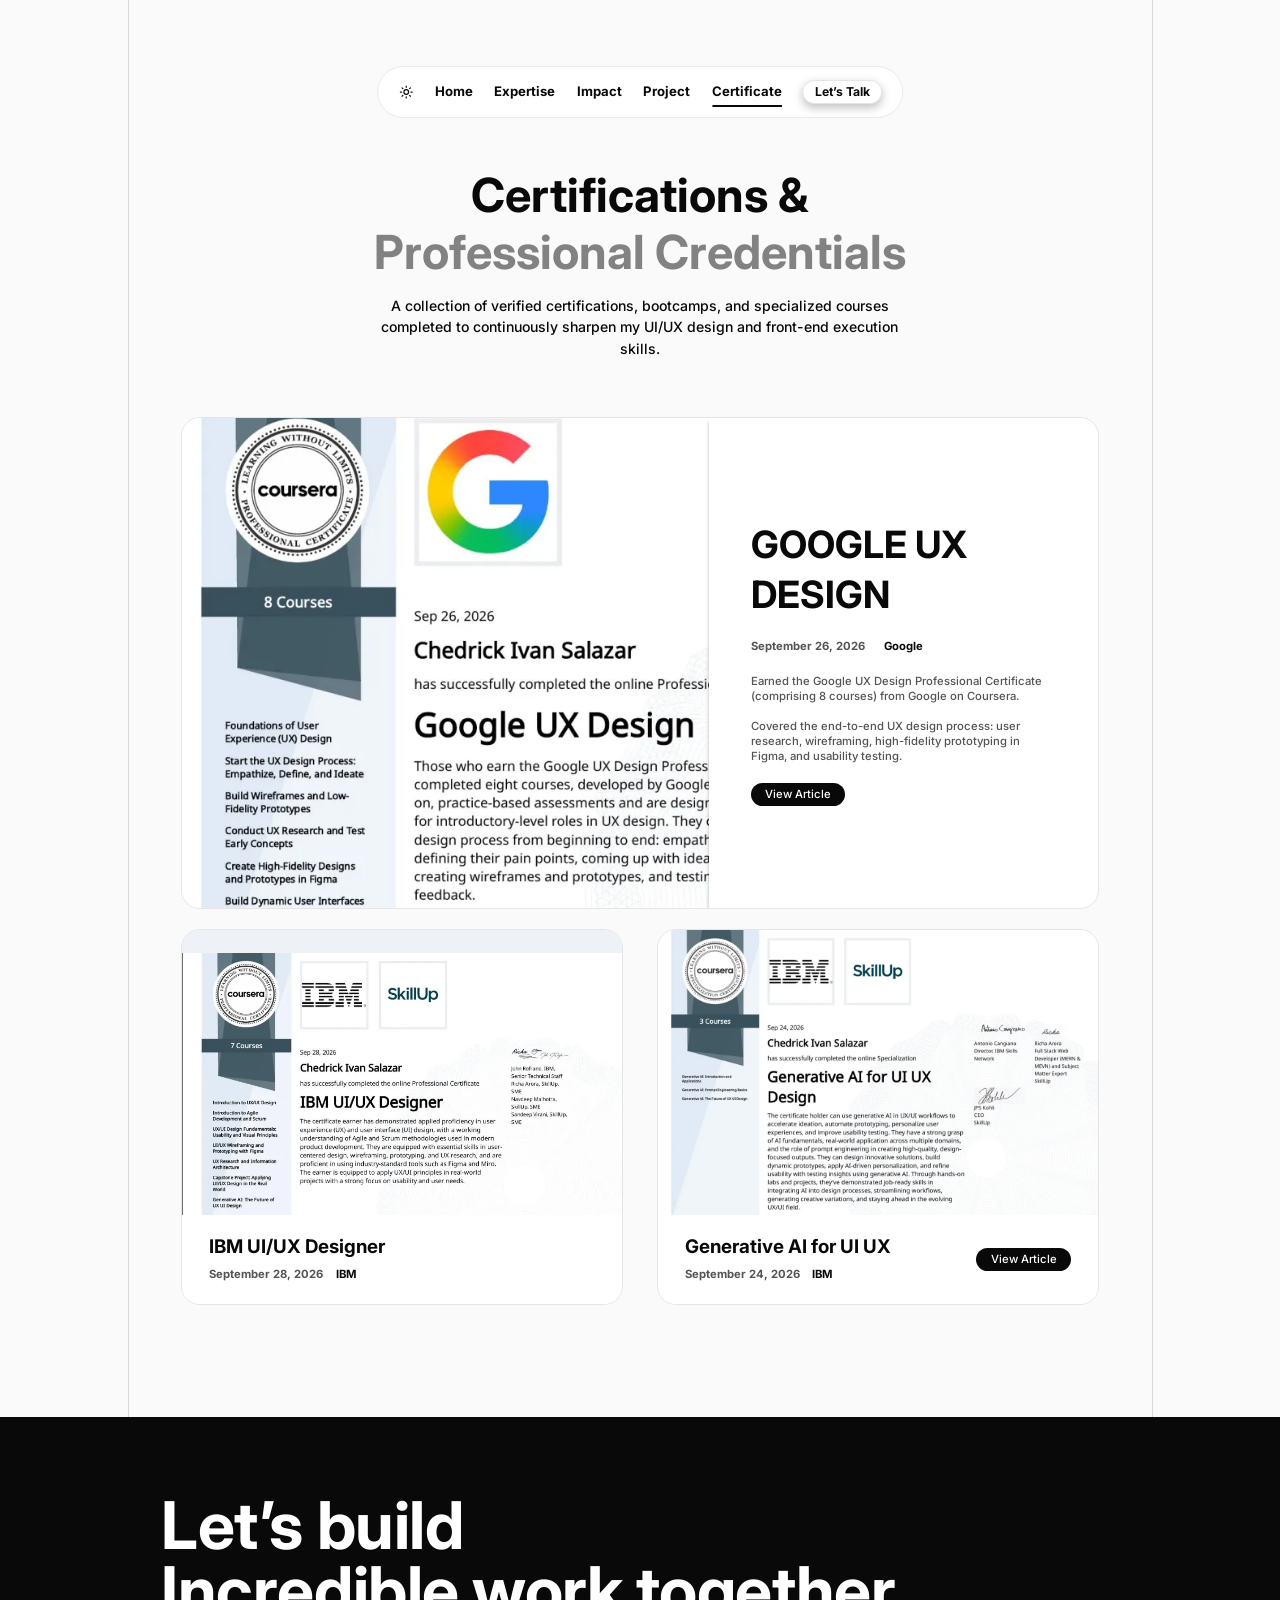
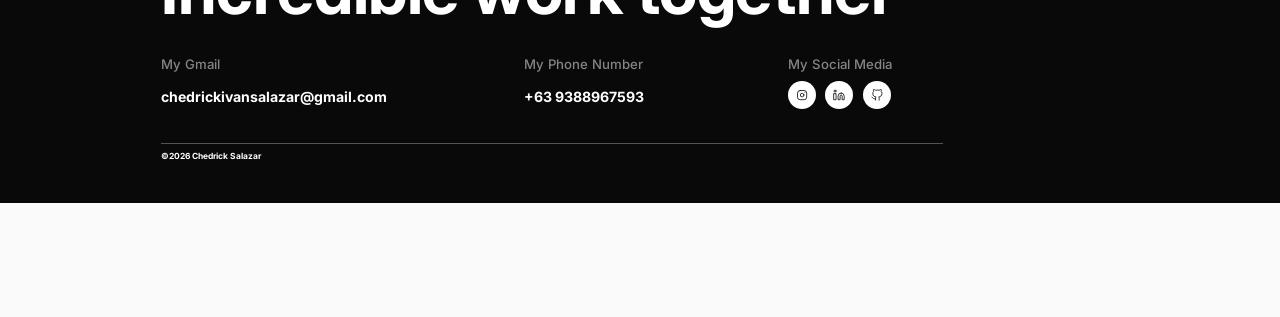
==== commit 0647b053: "pinabangis ng konti" ====
--- a/certificates.html
+++ b/certificates.html
@@ -6,15 +6,23 @@
 <title>Certificates · Chedrick Salazar</title>
 <meta name="description" content="Certifications and professional credentials of Chedrick Ivan Salazar, UI/UX Designer.">
 <script>
-  /* Apply the saved theme before first paint so the page never flashes the wrong theme. */
   try { var t = localStorage.getItem("portfolio-theme"); if (t === "dark" || t === "light") document.documentElement.setAttribute("data-theme", t); } catch (e) {}
+  (function () {
+    var FRAME = 1089, FILL = 0.8, root = document.documentElement;
+    function fit() {
+      var w = window.innerWidth, z = w > FRAME ? w * FILL / FRAME : 1;
+      root.style.zoom = z === 1 ? "" : String(z);
+      root.style.setProperty("--zoom", String(z));
+    }
+    fit(); window.addEventListener("resize", fit);
+  })();
 </script>
 <link rel="preconnect" href="https://api.fontshare.com" crossorigin>
 <link rel="preconnect" href="https://fonts.googleapis.com">
 <link rel="preconnect" href="https://fonts.gstatic.com" crossorigin>
 <link rel="stylesheet" href="https://api.fontshare.com/v2/css?f[]=satoshi@500,700,900&display=swap">
 <link rel="stylesheet" href="https://fonts.googleapis.com/css2?family=Inter:wght@600&display=swap">
-<link rel="stylesheet" href="styles.css">
+<link rel="stylesheet" href="styles.css?v=12">
 </head>
 <body class="certs-page">
 <nav class="nav" id="nav" aria-label="Main">
@@ -45,25 +53,24 @@
 
 <section class="section certs-page" style="padding-bottom:120px">
   <div class="inner">
-    <article class="cert-feature" style="margin-top:0">
-      <div class="pic">
-        <picture>
-          <source srcset="img/cert-google.webp" type="image/webp">
-          <img src="img/cert-google.jpg" alt="Google UX Design Professional Certificate awarded to Chedrick Ivan Salazar" width="1650" height="1275" loading="lazy">
-        </picture>
-      </div>
-      <div class="txt">
-        <h3>Google UX Design</h3>
-        <div class="cmeta"><span>September 26, 2026</span><span>Google</span></div>
-        <div class="desc">
-          <p>Earned the Google UX Design Professional Certificate (comprising 8 courses) from Google on Coursera.</p>
-          <p>Covered the end-to-end UX design process: user research, wireframing, high-fidelity prototyping in Figma, and usability testing.</p>
+    <div class="cert-list carousel-track" id="certs-list" aria-label="Certificates">
+      <article class="cert-feature">
+        <div class="pic">
+          <picture>
+            <source srcset="img/cert-google.webp" type="image/webp">
+            <img src="img/cert-google.jpg" alt="Google UX Design Professional Certificate awarded to Chedrick Ivan Salazar" width="1650" height="1275" loading="lazy">
+          </picture>
         </div>
-        <a class="btn-pill" href="https://coursera.org/verify/professional-cert/ZYHSICMYV543" target="_blank" rel="noopener">View Article</a>
-      </div>
-    </article>
-
-    <div class="cert-row">
+        <div class="txt">
+          <h3>Google UX Design</h3>
+          <div class="cmeta"><span>September 26, 2026</span><span>Google</span></div>
+          <div class="desc">
+            <p>Earned the Google UX Design Professional Certificate (comprising 8 courses) from Google on Coursera.</p>
+            <p>Covered the end-to-end UX design process: user research, wireframing, high-fidelity prototyping in Figma, and usability testing.</p>
+          </div>
+          <a class="btn-pill" href="https://coursera.org/verify/professional-cert/ZYHSICMYV543" target="_blank" rel="noopener">View Article</a>
+        </div>
+      </article>
       <article class="cert-card">
         <div class="pic offset">
           <picture>
@@ -73,7 +80,6 @@
         </div>
         <div class="foot">
           <div><h3>IBM UI/UX Designer</h3><div class="cmeta"><span>September 28, 2026</span><span>IBM</span></div></div>
-          <!-- TODO: add <a class="btn-pill" href="COURSERA-VERIFY-URL" target="_blank" rel="noopener">View Article</a> once you have the link -->
         </div>
       </article>
       <article class="cert-card">
@@ -89,6 +95,11 @@
         </div>
       </article>
     </div>
+    <div class="carousel-nav" data-carousel-for="certs-list" data-item="certificate">
+      <button class="arrow prev" type="button" aria-label="Previous certificate"><svg viewBox="0 0 24 24" aria-hidden="true"><path d="M15 6l-6 6 6 6"/></svg></button>
+      <div class="carousel-dots"></div>
+      <button class="arrow next" type="button" aria-label="Next certificate"><svg viewBox="0 0 24 24" aria-hidden="true"><path d="M9 6l6 6-6 6"/></svg></button>
+    </div>
   </div>
 </section>
 </main>
@@ -102,9 +113,9 @@
       <div>
         <div class="k">My Social Media</div>
         <div class="foot-social">
-          <a href="https://www.instagram.com/YOUR-HANDLE" target="_blank" rel="noopener" aria-label="Instagram"><svg viewBox="0 0 24 24" aria-hidden="true"><rect x="3" y="3" width="18" height="18" rx="5"/><path d="M15.5 11.5a3.5 3.5 0 1 1-3-3 3.5 3.5 0 0 1 3 3z"/><path d="M17.5 6.5h.01"/></svg></a>
-          <a href="https://www.linkedin.com/in/YOUR-HANDLE" target="_blank" rel="noopener" aria-label="LinkedIn"><svg viewBox="0 0 24 24" aria-hidden="true"><path d="M16 8a6 6 0 0 1 6 6v7h-4v-7a2 2 0 0 0-4 0v7h-4v-7a6 6 0 0 1 6-6z"/><rect x="2" y="9" width="4" height="12"/><circle cx="4" cy="4" r="2"/></svg></a>
-          <a href="https://github.com/YOUR-HANDLE" target="_blank" rel="noopener" aria-label="GitHub"><svg viewBox="0 0 24 24" aria-hidden="true"><path d="M9 19c-5 1.5-5-2.5-7-3m14 6v-3.9a3.4 3.4 0 0 0-.9-2.6c3.1-.3 6.4-1.5 6.4-7A5.4 5.4 0 0 0 20 4.8 5.1 5.1 0 0 0 19.9 1S18.7.7 16 2.5a13.4 13.4 0 0 0-7 0C6.3.7 5.1 1 5.1 1A5.1 5.1 0 0 0 5 4.8a5.4 5.4 0 0 0-1.5 3.8c0 5.4 3.3 6.6 6.4 7A3.4 3.4 0 0 0 9 18.1V22"/></svg></a>
+          <a href="https://www.instagram.com/chevzzy" target="_blank" rel="noopener" aria-label="Instagram"><svg viewBox="0 0 24 24" aria-hidden="true"><rect x="3" y="3" width="18" height="18" rx="5"/><path d="M15.5 11.5a3.5 3.5 0 1 1-3-3 3.5 3.5 0 0 1 3 3z"/><path d="M17.5 6.5h.01"/></svg></a>
+          <a href="https://www.linkedin.com/in/chedrick-ivan-salazar-059a89426/" target="_blank" rel="noopener" aria-label="LinkedIn"><svg viewBox="0 0 24 24" aria-hidden="true"><path d="M16 8a6 6 0 0 1 6 6v7h-4v-7a2 2 0 0 0-4 0v7h-4v-7a6 6 0 0 1 6-6z"/><rect x="2" y="9" width="4" height="12"/><circle cx="4" cy="4" r="2"/></svg></a>
+          <a href="https://github.com/chedrickivansalazar-png" target="_blank" rel="noopener" aria-label="GitHub"><svg viewBox="0 0 24 24" aria-hidden="true"><path d="M9 19c-5 1.5-5-2.5-7-3m14 6v-3.9a3.4 3.4 0 0 0-.9-2.6c3.1-.3 6.4-1.5 6.4-7A5.4 5.4 0 0 0 20 4.8 5.1 5.1 0 0 0 19.9 1S18.7.7 16 2.5a13.4 13.4 0 0 0-7 0C6.3.7 5.1 1 5.1 1A5.1 5.1 0 0 0 5 4.8a5.4 5.4 0 0 0-1.5 3.8c0 5.4 3.3 6.6 6.4 7A3.4 3.4 0 0 0 9 18.1V22"/></svg></a>
         </div>
       </div>
     </div>
@@ -112,6 +123,6 @@
   </div>
 </footer>
 
-<script src="script.js"></script>
+<script src="script.js?v=10"></script>
 </body>
 </html>
--- a/styles.css
+++ b/styles.css
@@ -1,23 +1,20 @@
-/* Chedrick Salazar portfolio — built from the "REVAMP E-PORTFOLIO" Figma (Frame 17, Projects, Certificates, Let's Connect).
-   Colors, fonts and shadows are tokens below; light and dark themes. */
-
 :root {
   color-scheme: light;
   --bg: #fafafa;
   --surface: #ffffff;
-  --ink: #090909;          /* headings, primary text */
+  --ink: #090909;
   --ink-2: #1c1c1c;
-  --text-2: #2c2c2c;       /* lede text */
-  --body: #545454;         /* secondary text */
-  --mute: #828282;         /* dimmed heading words */
-  --line: #ebebeb;         /* light card borders */
-  --line-2: #d9d9d9;       /* input / experience card borders */
-  --guide: #d4d4d8;        /* page guide lines */
+  --text-2: #2c2c2c;
+  --body: #545454;
+  --mute: #828282;
+  --line: #ebebeb;
+  --line-2: #d9d9d9;
+  --guide: #d4d4d8;
   --star-off: #d4d4d4;
   --live: #18b957;
   --btn-bg: #090909;
   --btn-fg: #ffffff;
-  --chip-bg: #545454;      /* social circles on the hero photo */
+  --chip-bg: #545454;
   --proj-bg: #090909;
   --foot-bg: #090909;
   --foot-fg: #ffffff;
@@ -26,7 +23,7 @@
   --shadow-card: 0 4px 12px rgba(0,0,0,.25);
   --shadow-pop: 0 4px 10px rgba(0,0,0,.25);
   --shadow-soft: 0 2px 4px rgba(0,0,0,.25);
-  --scrim: rgba(0,0,0,.7);
+  --scrim: rgba(0,0,0,.45);
   --font: "Satoshi", "Inter", system-ui, -apple-system, "Segoe UI", Roboto, sans-serif;
   --font-inter: "Inter", system-ui, -apple-system, "Segoe UI", Roboto, sans-serif;
   --font-geist: "Geist", "Inter", system-ui, sans-serif;
@@ -73,11 +70,10 @@
 .dim { color: var(--mute); }
 .sr-only { position: absolute; width: 1px; height: 1px; padding: 0; margin: -1px; overflow: hidden; clip: rect(0 0 0 0); white-space: nowrap; border: 0; }
 
-/* black icon artwork is inverted in dark mode */
 :root[data-theme="dark"] .inv { filter: invert(1); }
 @media (prefers-color-scheme: dark) { :root:not([data-theme="light"]) .inv { filter: invert(1); } }
 
-/* layout: 976px content column, two vertical guide lines 1089px apart, full-bleed section dividers */
+/* layout */
 .inner { width: 100%; max-width: 976px; margin-inline: auto; }
 .section {
   padding-inline: max(16px, env(safe-area-inset-left, 0px));
@@ -85,19 +81,33 @@
   scroll-margin-top: 0;
 }
 .section:last-child { border-bottom: 0; }
+html { overflow-x: clip; }
 main.guides {
   background:
     linear-gradient(var(--guide), var(--guide)) calc(50% - 544.5px) 0 / 1px 100% no-repeat,
     linear-gradient(var(--guide), var(--guide)) calc(50% + 544.5px) 0 / 1px 100% no-repeat;
 }
-@media (max-width: 1110px) { main.guides { background: none; } }
+@media (max-width: 1089px) { main.guides { background: none; } }
+
+@media (min-width: 1090px) {
+  main.screens > .section {
+    min-height: calc(100vh / var(--zoom, 1));
+    display: flex; flex-direction: column; justify-content: center;
+    padding-top: 96px; padding-bottom: 40px;
+  }
+  main.screens > .section > .inner { width: 100%; }
+  main.screens > .hero { padding-top: 140px; padding-bottom: 48px; }
+  main.screens .about-grid { margin-top: 28px; }
+  main.screens .core { margin-top: 26px; }
+  main.screens .skills { margin-top: 12px; }
+}
 
 .display {
   font-weight: 700; font-size: clamp(34px, 5vw, 50px); line-height: 1.35; letter-spacing: 0; color: var(--ink);
 }
 .display .dim { color: var(--mute); }
 
-/* ---------- nav ---------- */
+/* nav */
 .nav {
   position: fixed; z-index: 30; left: 50%; transform: translateX(-50%);
   top: calc(16px + env(safe-area-inset-top, 0px));
@@ -158,7 +168,7 @@
   .nav-links a:hover { background: var(--line); }
 }
 
-/* ---------- buttons ---------- */
+/* buttons */
 .btn-mail {
   display: inline-flex; align-items: center; justify-content: center; gap: 9px; height: 45px; padding: 0 25px; max-width: 100%;
   background: var(--btn-bg); color: var(--btn-fg); border-radius: 30px; font-size: 15px; font-weight: 500;
@@ -174,7 +184,7 @@
 }
 .btn-pill:hover { opacity: .82; }
 
-/* ---------- hero ---------- */
+/* hero */
 .hero { padding-top: 189px; padding-bottom: 120px; }
 .hero-grid { display: grid; grid-template-columns: minmax(0, 570px) 280px; justify-content: start; column-gap: clamp(40px, 6vw, 79px); align-items: start; }
 .live {
@@ -200,7 +210,7 @@
 .photo-social a:hover { transform: translateY(-2px); }
 .photo-social svg, .foot-social svg { width: 13px; height: 13px; fill: none; stroke: currentColor; stroke-width: 1.6; stroke-linecap: round; stroke-linejoin: round; }
 
-/* ---------- expertise ---------- */
+/* expertise */
 .expertise { padding-top: 82px; padding-bottom: 85px; }
 .exp-grid { display: grid; grid-template-columns: minmax(0, 440px) minmax(0, 440px); justify-content: space-between; gap: 40px; }
 .expertise .display { max-width: 440px; }
@@ -222,7 +232,7 @@
 @media (prefers-color-scheme: dark) { :root:not([data-theme="light"]) .svc-ico { box-shadow: 0 0 0 1px var(--line-2); } }
 .svc-ico img { width: 22px; height: 22px; object-fit: contain; }
 
-/* ---------- about ---------- */
+/* about */
 .about { padding-top: 40px; padding-bottom: 120px; }
 .about-grid { margin-top: 38px; display: grid; grid-template-columns: 340px minmax(0, 551px); justify-content: space-between; gap: 40px; align-items: start; }
 .col-title { font-size: 18px; font-weight: 700; padding-left: 8px; }
@@ -249,7 +259,7 @@
 .core h3 { font-size: 18px; font-weight: 700; }
 .core p { margin-top: 6px; font-family: var(--font-inter); font-size: 16px; font-weight: 600; color: var(--body); line-height: 1.2; }
 
-/* ---------- skills ---------- */
+/* skills */
 .skills-sec { padding-top: 41px; padding-bottom: 55px; }
 .skills-sec .display { max-width: 644px; }
 .skills { margin-top: 16px; display: grid; grid-template-columns: repeat(3, minmax(0, 300px)); justify-content: space-between; gap: 21px 24px; }
@@ -268,7 +278,7 @@
 .stars svg { width: 10px; height: 10px; fill: var(--ink); }
 .stars svg.off { fill: var(--star-off); }
 
-/* ---------- impact ---------- */
+/* impact */
 .impact { padding-top: 64px; padding-bottom: 56px; }
 .impact-head { display: grid; grid-template-columns: minmax(0, 597px) minmax(0, 320px); justify-content: space-between; gap: 32px; align-items: start; }
 .impact-head .display { padding-left: 11px; }
@@ -279,7 +289,7 @@
 .pillar h3 img { width: 20px; height: 20px; flex: none; }
 .pillar p { margin-top: 4px; font-size: 16px; font-weight: 500; line-height: 22px; color: var(--body); max-width: 318px; }
 
-/* ---------- FAQ ---------- */
+/* faq */
 .faq-sec { padding-top: 66px; padding-bottom: 106px; }
 .faq-card {
   display: grid; grid-template-columns: minmax(0, 433px) minmax(0, 327px); justify-content: space-between; gap: 40px;
@@ -305,15 +315,16 @@
 .ask p { margin-top: 4px; font-size: 15px; font-weight: 500; line-height: 20px; color: var(--body); }
 .ask .btn-mail { margin-top: 30px; min-width: 288px; }
 
-/* ---------- certificates ---------- */
+/* certificates */
 .certs-sec { padding-top: 77px; padding-bottom: 80px; }
 .cert-head { display: flex; justify-content: space-between; align-items: flex-end; gap: 24px; flex-wrap: wrap; }
 .cert-head .display { max-width: 644px; }
 .view-all { display: inline-flex; align-items: center; gap: 32px; font-size: 20px; font-weight: 500; margin: 0 22px 26px 0; }
 .view-all svg { width: 20px; height: 20px; fill: none; stroke: var(--ink); stroke-width: 1.6; stroke-linecap: round; stroke-linejoin: round; transition: transform .2s; }
 .view-all:hover svg { transform: translate(2px, -2px); }
+.cert-list { margin-top: 44px; display: grid; grid-template-columns: repeat(2, minmax(0, 470px)); justify-content: space-between; gap: 21px 17px; }
 .cert-feature {
-  margin-top: 44px; display: grid; grid-template-columns: 552fr 408fr; min-height: 523px;
+  grid-column: 1 / -1; display: grid; grid-template-columns: 552fr 408fr; min-height: 523px;
   border: 1px solid #e5e5e5; border-radius: 20px; overflow: hidden; background: var(--surface);
 }
 :root[data-theme="dark"] .cert-feature, :root[data-theme="dark"] .cert-card { border-color: var(--line); }
@@ -326,7 +337,6 @@
 .cmeta span:first-child { color: var(--body); }
 .cert-feature .desc { margin-top: 20px; display: grid; gap: 16px; max-width: 318px; font-size: 12px; font-weight: 500; line-height: 16px; color: var(--body); }
 .cert-feature .btn-pill { margin-top: 20px; align-self: flex-start; }
-.cert-row { margin-top: 21px; display: grid; grid-template-columns: repeat(2, minmax(0, 470px)); justify-content: space-between; gap: 17px; }
 .cert-card { position: relative; height: 400px; border: 1px solid #e5e5e5; border-radius: 20px; overflow: hidden; background: var(--surface); }
 .cert-card .pic { position: absolute; inset: 0 0 94px; overflow: hidden; background: #eef1f5; }
 .cert-card .pic img { width: 100%; height: auto; }
@@ -338,20 +348,20 @@
 .cert-card h3 { font-size: 20px; font-weight: 700; line-height: 1.2; }
 .cert-card .cmeta { margin-top: 8px; gap: 13px; }
 
-/* ---------- footer ---------- */
+/* footer */
 .contact { background: var(--foot-bg); color: var(--foot-fg); padding: 80px max(16px, env(safe-area-inset-left, 0px)) 43px; }
 .contact .inner { max-width: 1018px; }
 .contact h2 { font-size: clamp(40px, 7vw, 70px); font-weight: 700; line-height: 1; letter-spacing: -.5px; max-width: 831px; }
 .crow { margin-top: 33px; display: grid; grid-template-columns: 386px 280px auto; max-width: 831px; gap: 24px 0; }
 .crow .k { font-size: 14px; font-weight: 500; color: var(--foot-mute); }
-.crow .v { margin-top: 12px; display: inline-block; font-size: 15px; font-weight: 700; overflow-wrap: anywhere; }
+.crow .v { margin-top: 6px; padding-block: 6px; display: inline-block; font-size: 15px; font-weight: 700; overflow-wrap: anywhere; }
 .crow a.v:hover { text-decoration: underline; text-underline-offset: 3px; }
 .foot-social { margin-top: 6px; display: flex; gap: 10px; }
 .foot-social a { width: 30px; height: 30px; border-radius: 50%; background: #fff; color: #090909; display: grid; place-items: center; transition: transform .15s; }
 .foot-social a:hover { transform: translateY(-2px); }
 .legal { margin-top: 32px; max-width: 831px; border-top: 1px solid var(--foot-line); padding-top: 6px; font-size: 9px; font-weight: 700; }
 
-/* ---------- sub pages ---------- */
+/* sub pages */
 .page-head { padding-top: 178px; padding-bottom: 62px; text-align: center; border-bottom: 0; }
 .page-head h1 { font-size: clamp(36px, 5vw, 50px); font-weight: 700; line-height: 1.2; }
 .page-head h1 .dim { color: var(--mute); }
@@ -381,15 +391,15 @@
 .visit { display: inline-grid; place-items: center; width: 79px; height: 26px; border-radius: 20px; background: #fff; color: #090909; font-size: 12px; font-weight: 500; transition: opacity .15s; }
 .visit:hover { opacity: .85; }
 .visit[aria-disabled="true"] { opacity: .45; cursor: not-allowed; }
-.certs-page .cert-row { margin-top: 21px; }
-
-/* ---------- Let's Connect drawer (prototype overlay: move in from the right, 70% scrim, close on outside click) ---------- */
+.certs-page .cert-list { margin-top: 0; }
+
+/* let's connect */
 .connect {
   position: fixed; inset: 0 0 auto auto; margin: 0; width: min(487px, 100%); max-width: 100%; height: auto; max-height: 100dvh;
   padding: 69px 44px 52px 45px; border: 0; border-radius: 0 0 0 20px; overflow-y: auto;
   background: var(--surface); color: var(--ink); box-shadow: -10px 0 40px rgba(0,0,0,.2);
 }
-.connect::backdrop { background: var(--scrim); }
+.connect::backdrop { background: var(--scrim); -webkit-backdrop-filter: blur(8px); backdrop-filter: blur(8px); }
 .connect[open] { animation: drawer-in .38s var(--ease-gentle); }
 .connect[open]::backdrop { animation: scrim-in .38s ease-out; }
 .connect.closing { animation: drawer-out .25s ease-in forwards; }
@@ -431,8 +441,20 @@
 }
 .send:hover { opacity: .85; }
 body.modal-open { overflow: hidden; }
-
-/* ---------- responsive ---------- */
+.send:disabled { opacity: .6; cursor: progress; }
+.cform .hp { position: absolute; left: -9999px; width: 1px; height: 1px; opacity: 0; pointer-events: none; }
+.cform .err a { color: inherit; text-decoration: underline; text-underline-offset: 2px; }
+.sent { margin-top: 40px; padding: 36px 28px; border: 1px solid var(--line-2); border-radius: 15px; text-align: center; outline: none; animation: faq-in .35s var(--ease-gentle); }
+.sent .tick { margin: 0 auto; width: 48px; height: 48px; border-radius: 50%; background: var(--btn-bg); display: grid; place-items: center; }
+.sent .tick svg { width: 24px; height: 24px; fill: none; stroke: var(--btn-fg); stroke-width: 2.4; stroke-linecap: round; stroke-linejoin: round; }
+.sent h3 { margin-top: 16px; font-size: 22px; font-weight: 700; }
+.sent p { margin: 6px auto 0; max-width: 300px; font-size: 13px; font-weight: 500; line-height: 20px; color: var(--body); }
+.sent .again { margin-top: 24px; width: 100%; }
+
+/* carousel */
+.carousel-nav { display: none; }
+
+/* responsive */
 @media (max-width: 1000px) {
   .skills { grid-template-columns: repeat(2, minmax(0, 1fr)); }
   .proj-grid { grid-template-columns: repeat(2, minmax(0, 1fr)); }
@@ -440,37 +462,104 @@
   .ask { order: -1; }
   .cert-feature { grid-template-columns: minmax(0, 1fr); }
   .cert-feature .pic { aspect-ratio: 552 / 400; }
-  .crow { grid-template-columns: repeat(auto-fit, minmax(200px, max-content)); gap: 24px 60px; }
+  .crow { grid-template-columns: repeat(auto-fit, minmax(250px, max-content)); gap: 24px 60px; }
+  .crow .v { overflow-wrap: normal; }
 }
 @media (max-width: 820px) {
-  .hero { padding-top: 120px; padding-bottom: 72px; }
-  .hero-grid, .exp-grid, .about-grid, .impact-head { grid-template-columns: minmax(0, 1fr); }
-  .hero-photo { order: -1; margin: 0 0 28px; width: min(240px, 70vw); }
+  .hero { padding-top: 130px; padding-bottom: 72px; }
+  .hero-grid { grid-template-columns: minmax(0, 1fr) 220px; column-gap: 32px; }
+  .hero-photo { width: 220px; }
+  .exp-grid, .about-grid, .impact-head { grid-template-columns: minmax(0, 1fr); }
   .expertise, .about, .skills-sec, .impact, .faq-sec, .certs-sec { padding-top: 56px; padding-bottom: 64px; }
+  .exp-grid { gap: 48px; }
   .about-grid { margin-top: 28px; }
   .bio-col { order: -1; }
   .impact-head .display { padding-left: 0; }
-  .pillars { grid-template-columns: minmax(0, 1fr); padding-left: 0; }
-  .cert-row { grid-template-columns: minmax(0, 1fr); }
+  .impact-head p { margin-top: 0; }
+  .pillars { grid-template-columns: minmax(0, 1fr); padding-left: 0; gap: 20px; }
+  .cert-list { grid-template-columns: minmax(0, 1fr); }
   .view-all { margin: 0; }
   .page-head { padding-top: 120px; padding-bottom: 40px; }
   .proj-head { padding-top: 120px; }
 }
+@media (max-width: 680px) {
+  .hero { padding-top: 104px; padding-bottom: 56px; }
+  .hero-grid { grid-template-columns: minmax(0, 1fr); }
+  .hero-photo { order: 0; margin: 32px 0 0; width: min(260px, 70vw); }
+  .hero h1 { letter-spacing: -1px; }
+}
 @media (max-width: 640px) {
-  .skills, .proj-grid { grid-template-columns: minmax(0, 1fr); }
+  .expertise, .about, .skills-sec, .impact, .faq-sec, .certs-sec { padding-top: 48px; padding-bottom: 52px; }
+  .stack-title { margin-top: 32px; }
+  .tiles { gap: 10px; }
+  .tile { width: 46px; height: 46px; }
+  .tile img { width: 23px; height: 23px; }
+  .services { gap: 22px; }
+  .services li { gap: 14px; font-size: 18px; }
+  .bio { font-size: 16px; line-height: 22px; }
+  .proj-grid { grid-template-columns: minmax(0, 1fr); }
+
+  .impact-head, .pillars { text-align: center; }
+  .pillar h3 { justify-content: center; }
+  .pillar p { margin-inline: auto; }
+
+  .carousel-track {
+    display: flex; align-items: stretch; gap: 12px; overflow-x: auto; overscroll-behavior-x: contain;
+    scroll-snap-type: x mandatory; scrollbar-width: none;
+    margin: 20px -16px 0; padding: 6px 11% 18px;
+  }
+  .carousel-track::-webkit-scrollbar { display: none; }
+  .carousel-track > * {
+    flex: 0 0 78%; min-width: 0; scroll-snap-align: center; scroll-snap-stop: always;
+    transition: filter .3s ease, opacity .3s ease, transform .35s var(--ease-gentle);
+  }
+  .carousel-track.is-carousel > :not(.is-active) { filter: blur(2px); opacity: .55; transform: scale(.93); }
+  .carousel-track.is-carousel > :not(.is-active):hover { transform: scale(.93); }
+  .skill { min-height: 216px; padding: 24px 22px 22px 26px; }
+  .skill:hover { transform: none; }
+  .cert-list { margin-top: 24px; align-items: center; }
+  .certs-page .cert-list { margin-top: 0; }
+  .carousel-nav { display: flex; align-items: center; justify-content: center; gap: 14px; margin-top: 4px; }
+  .carousel-nav .arrow {
+    width: 36px; height: 36px; border-radius: 50%; border: 1px solid var(--line-2); background: var(--surface); color: var(--ink);
+    display: grid; place-items: center; cursor: pointer; padding: 0; transition: opacity .15s;
+  }
+  .carousel-nav .arrow:disabled { opacity: .35; cursor: default; }
+  .carousel-nav .arrow svg { width: 16px; height: 16px; fill: none; stroke: currentColor; stroke-width: 2; stroke-linecap: round; stroke-linejoin: round; }
+  .carousel-dots { display: flex; align-items: center; }
+  .carousel-dots button { width: 24px; height: 36px; padding: 0; border: 0; background: none; cursor: pointer; display: grid; place-items: center; }
+  .carousel-dots button::before { content: ""; width: 7px; height: 7px; border-radius: 4px; background: var(--line-2); transition: width .25s var(--ease-gentle), background .2s; }
+  .carousel-dots button[aria-current="true"]::before { width: 18px; background: var(--ink); }
+
   .cform { grid-template-columns: minmax(0, 1fr); gap: 0; }
   .cform .email-f { margin-top: 14px; }
   .cform .msg { margin-top: 14px; }
   .connect { width: 100%; border-radius: 0; padding: 64px 20px 32px; min-height: 100dvh; }
-  .ask .btn-mail { width: 100%; }
+  .ask h2 { font-size: 26px; line-height: 34px; }
+  .ask .btn-mail { width: 100%; min-width: 0; padding: 0 18px; font-size: 14px; }
   .faq-card { padding: 28px 18px; }
   .faq summary { grid-template-columns: 30px 1fr 14px; padding: 13px 14px; }
   .faq .ans { padding-left: 44px; }
+  .cert-feature h3 { max-width: none; }
   .cert-card { height: auto; }
   .cert-card .pic { position: relative; inset: auto; aspect-ratio: 470 / 306; }
   .cert-card .foot { position: static; height: auto; padding: 18px 20px 22px; flex-wrap: wrap; }
-  .cert-feature .txt { padding: 28px 22px; }
+  .cert-feature .pic { aspect-ratio: 470 / 306; }
+  .cert-feature h3 { font-size: 24px; line-height: 1.25; }
+  .cert-feature .txt { gap: 0; }
+  .cert-feature .desc { margin-top: 12px; gap: 8px; }
+  .cert-feature .txt { padding: 20px 20px 22px; justify-content: flex-start; }
+  .cert-feature .pic img { position: static; width: 100%; }
+  .cert-card .pic.offset img { width: 100%; margin-top: 0; }
   .show-all { margin-left: 8px; transform: none; }
+  .contact { padding-top: 64px; }
+  .crow { grid-template-columns: minmax(0, 1fr); gap: 20px; }
+  .crow .v { margin-top: 2px; overflow-wrap: anywhere; }
+  .foot-social a { width: 36px; height: 36px; }
+}
+@media (max-width: 360px) {
+  .btn-mail { padding: 0 16px; font-size: 14px; gap: 8px; }
+  .nav-links a, .talk-btn { font-size: 13px; }
 }
 @media (prefers-reduced-motion: reduce) {
   html { scroll-behavior: auto; }
